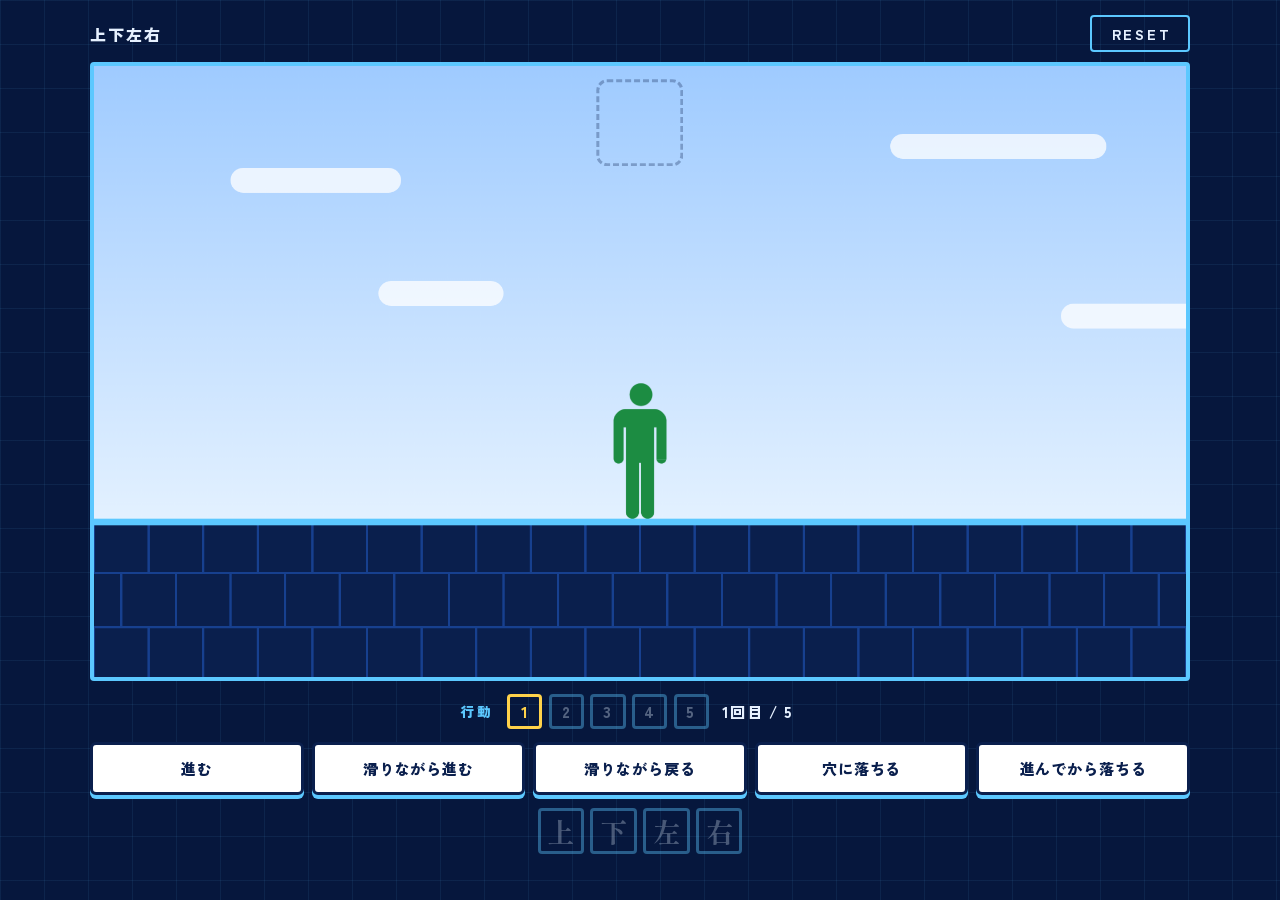
==== game.html @ d395cdde "Add files via upload" ====
<!DOCTYPE html>
<html lang="ja">
<head>
<meta charset="utf-8">
<meta name="viewport" content="width=device-width,initial-scale=1">
<title>上下左右</title>
<link rel="preconnect" href="https://fonts.googleapis.com">
<link rel="preconnect" href="https://fonts.gstatic.com" crossorigin>
<link href="https://fonts.googleapis.com/css2?family=Shippori+Mincho+B1:wght@700&family=Zen+Kaku+Gothic+New:wght@500;900&display=swap" rel="stylesheet">
<link rel="stylesheet" href="game.css">
</head>
<body>
<div class="wrap">
  <header>
    <a class="back" href="index.html">上下左右</a>
    <button id="rs" type="button">RESET</button>
  </header>
  <div class="stage" id="st">
    <canvas id="cv"></canvas>
    <div class="now" id="now"></div>
  </div>
  <div class="turns" id="tw" aria-live="polite">
    <span class="tl">行動</span>
    <div class="pips" id="tn"></div>
    <span class="tc" id="tc"></span>
  </div>
  <div class="acts" id="ac">
    <button class="act" data-n="0" type="button">進む</button>
    <button class="act" data-n="4" type="button">滑りながら進む</button>
    <button class="act" data-n="2" type="button">滑りながら戻る</button>
    <button class="act" data-n="1" type="button">穴に落ちる</button>
    <button class="act" data-n="3" type="button">進んでから落ちる</button>
  </div>
  <div class="dock">
    <div class="goals" id="gs" aria-label="見つけた漢字"></div>
  </div>
  <p class="msg" id="msg"></p>
</div>

<div class="clear" id="cl" hidden>
  <div class="box">
    <h2>謎を解き明かした！</h2>
    <div class="cross">
      <span class="c0" id="c0"></span><span class="c2" id="c2"></span><span class="c3" id="c3"></span><span class="c1" id="c1"></span>
    </div>
    <div class="btns">
      <button type="button" class="xp" id="xPost">𝕏 クリアをポスト</button>
      <a id="profile" href="#" target="_blank" rel="noopener noreferrer">作者プロフィール</a>
    </div>
  </div>
</div>
<script src="game.js"></script>
</body>
</html>
---- game.css ----
:root{--ink:#0a1f4d;--green:#1c5fe6;--paper:#e6f1ff;--yellow:#ffd24a}
*{box-sizing:border-box;margin:0}
body{background-color:#06173d;background-image:linear-gradient(rgba(92,200,255,.08) 1px,transparent 1px),linear-gradient(90deg,rgba(92,200,255,.08) 1px,transparent 1px);background-size:44px 44px;color:var(--paper);font-family:"Zen Kaku Gothic New","Hiragino Kaku Gothic ProN","Yu Gothic",sans-serif;min-height:100vh;display:grid;place-items:center}
.wrap{width:min(100vw - 1.5rem,1100px,(100vh - 5rem) * 16 / 9);padding:.5rem 0}
header{display:flex;justify-content:space-between;align-items:center;margin-bottom:.6rem}
.back{color:var(--paper);font-weight:900;letter-spacing:.12em;text-decoration:none}
#rs{font:900 .9rem "Zen Kaku Gothic New",sans-serif;letter-spacing:.2em;padding:.4rem 1rem .4rem 1.2rem;background:transparent;color:var(--paper);border:2px solid #5cc8ff;border-radius:4px;cursor:pointer}
#rs:hover{background:#5cc8ff;color:var(--ink)}
.stage{position:relative;aspect-ratio:16/9;border:4px solid #5cc8ff;border-radius:4px;overflow:hidden;container-type:inline-size;background:#cfe4ff}
canvas{position:absolute;inset:0;width:100%;height:100%;display:block}
.clear{position:fixed;inset:0;background:rgba(10,31,77,.94);display:grid;place-items:center;z-index:10;animation:fade .6s both}
.clear[hidden]{display:none}
@keyframes fade{from{opacity:0}to{opacity:1}}
.box{background:var(--green);padding:1.2rem;border-radius:6px;box-shadow:0 0 0 4px var(--ink),0 0 0 7px var(--paper);width:min(86vw,420px)}
.box>*{background:#fff;color:var(--ink)}
h2{font-weight:900;font-size:1.6rem;letter-spacing:.3em;text-align:center;padding:.7rem 0 .7rem .3em;border-radius:3px 3px 0 0}
.cross{display:grid;grid-template:repeat(3,1fr)/repeat(3,1fr);aspect-ratio:1;padding:.8rem;font-family:"Shippori Mincho B1","Hiragino Mincho ProN","Yu Mincho",serif;font-weight:700;font-size:clamp(2.4rem,14vw,4rem);place-items:center;border-top:2px solid var(--green)}
.c0{grid-area:1/2}.c2{grid-area:2/1}.c3{grid-area:2/3}.c1{grid-area:3/2}
.btns{display:flex;flex-wrap:wrap;gap:.6rem;justify-content:center;padding:.9rem;border-radius:0 0 3px 3px;border-top:2px solid var(--green)}
.btns button,.btns a{font:900 1rem "Zen Kaku Gothic New",sans-serif;letter-spacing:.15em;padding:.6rem 1.2rem;border:2px solid var(--ink);border-radius:4px;background:var(--yellow);color:var(--ink);text-decoration:none;cursor:pointer}
.btns a{background:#fff}
@media (prefers-reduced-motion:reduce){.now.on,.clear{animation:none}}

.now{position:absolute;left:50%;top:9.3%;min-width:8cqw;height:8cqw;padding:0 1.2cqw;letter-spacing:.3cqw;white-space:nowrap;transform:translate(-50%,-50%);display:grid;place-items:center;color:var(--ink);border:.3cqw dashed rgba(10,31,77,.3);border-radius:1cqw;font-family:"Shippori Mincho B1","Hiragino Mincho ProN","Yu Mincho",serif;font-weight:700;font-size:5.6cqw;line-height:1}
.now.on{border:.3cqw solid var(--ink);background:var(--yellow);animation:pop .5s cubic-bezier(.3,1.6,.5,1)}
@keyframes pop{from{transform:translate(-50%,-50%) scale(.3);opacity:0}to{transform:translate(-50%,-50%) scale(1);opacity:1}}
.dock{display:flex;justify-content:center;margin-top:.8rem}
.goals{display:flex;gap:.4rem}
.goals b{width:2.9rem;height:2.9rem;display:grid;place-items:center;border:3px solid rgba(92,200,255,.4);border-radius:4px;color:rgba(230,241,255,.3);font:700 1.7rem "Shippori Mincho B1","Hiragino Mincho ProN","Yu Mincho",serif}
.goals b.on{border-color:var(--ink);background:var(--yellow);color:var(--ink);animation:pop2 .5s cubic-bezier(.3,1.6,.5,1)}
@keyframes pop2{from{transform:scale(.4)}to{transform:scale(1)}}
.msg{min-height:1.6em;margin-top:.5rem;text-align:center;font-weight:500;font-size:.9rem}
#rs.hot{background:var(--yellow);color:var(--ink);border-color:var(--yellow);animation:blink 1s ease-in-out infinite alternate}
@keyframes blink{to{box-shadow:0 0 0 4px rgba(255,210,74,.5)}}
@media (prefers-reduced-motion:reduce){#rs.hot,.goals b.on{animation:none}}
.btns .xp{background:var(--ink);color:#fff}
.btns button,.btns a{font-size:.9rem;padding:.55rem 1rem}

.acts{display:flex;flex-wrap:wrap;gap:.5rem;margin-top:.8rem}
.act{flex:1 1 7rem;font:900 .95rem "Zen Kaku Gothic New","Hiragino Kaku Gothic ProN","Yu Gothic",sans-serif;letter-spacing:.06em;color:var(--ink);background:#fff;border:3px solid var(--ink);border-radius:6px;padding:.8rem .4rem;cursor:pointer;box-shadow:0 4px 0 #5cc8ff;transition:transform .1s,box-shadow .1s,background .1s}
.act:hover{background:var(--yellow)}
.act:active{transform:translateY(3px);box-shadow:0 1px 0 #5cc8ff}
.act:focus-visible{outline:3px solid var(--yellow);outline-offset:3px}
.busy .act,.full .act{pointer-events:none;opacity:.35}

.turns{display:flex;align-items:center;justify-content:center;gap:.8rem;margin-top:.8rem;font-weight:900;letter-spacing:.1em}
.turns .tl{color:#5cc8ff;font-size:.85rem;letter-spacing:.25em}
.pips{display:flex;gap:.4rem}
.pips i{width:2.2rem;height:2.2rem;display:grid;place-items:center;border:3px solid rgba(92,200,255,.4);border-radius:4px;color:rgba(230,241,255,.35);font:900 1rem "Zen Kaku Gothic New",sans-serif;font-style:normal;transition:background .15s,color .15s}
.pips i.d{background:#5cc8ff;border-color:#5cc8ff;color:var(--ink)}
.pips i.n{border-color:var(--yellow);color:var(--yellow);animation:blink 1s ease-in-out infinite alternate}
.turns .tc{min-width:6.5em;color:var(--paper);font-size:.95rem}
.full .pips i.d{background:var(--yellow);border-color:var(--yellow)}
@media (prefers-reduced-motion:reduce){.pips i.n{animation:none}}
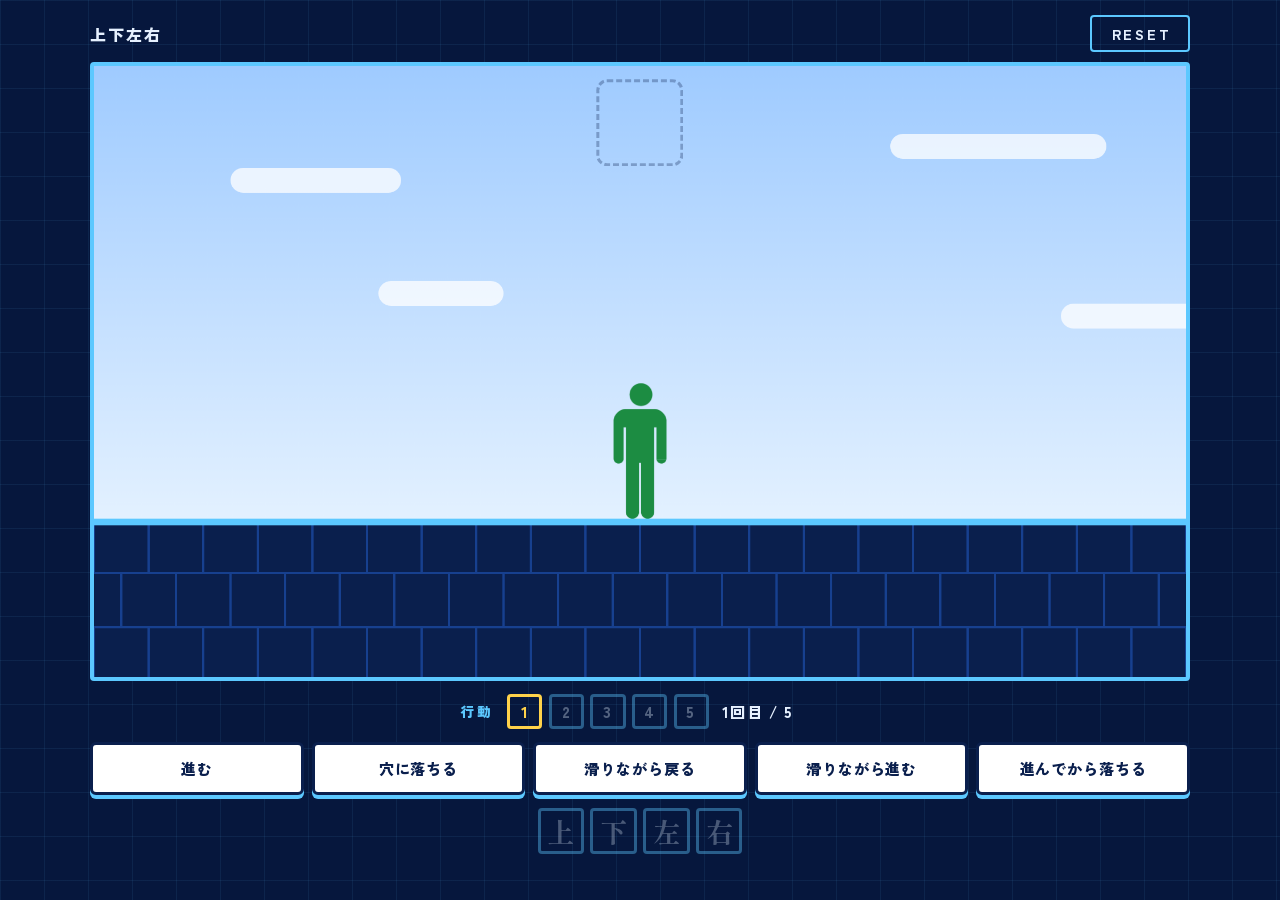
==== commit 93fb7a59: "Add files via upload" ====
--- a/game.html
+++ b/game.html
@@ -26,9 +26,9 @@
   </div>
   <div class="acts" id="ac">
     <button class="act" data-n="0" type="button">進む</button>
+    <button class="act" data-n="1" type="button">穴に落ちる</button>
+    <button class="act" data-n="2" type="button">滑りながら戻る</button>
     <button class="act" data-n="4" type="button">滑りながら進む</button>
-    <button class="act" data-n="2" type="button">滑りながら戻る</button>
-    <button class="act" data-n="1" type="button">穴に落ちる</button>
     <button class="act" data-n="3" type="button">進んでから落ちる</button>
   </div>
   <div class="dock">
